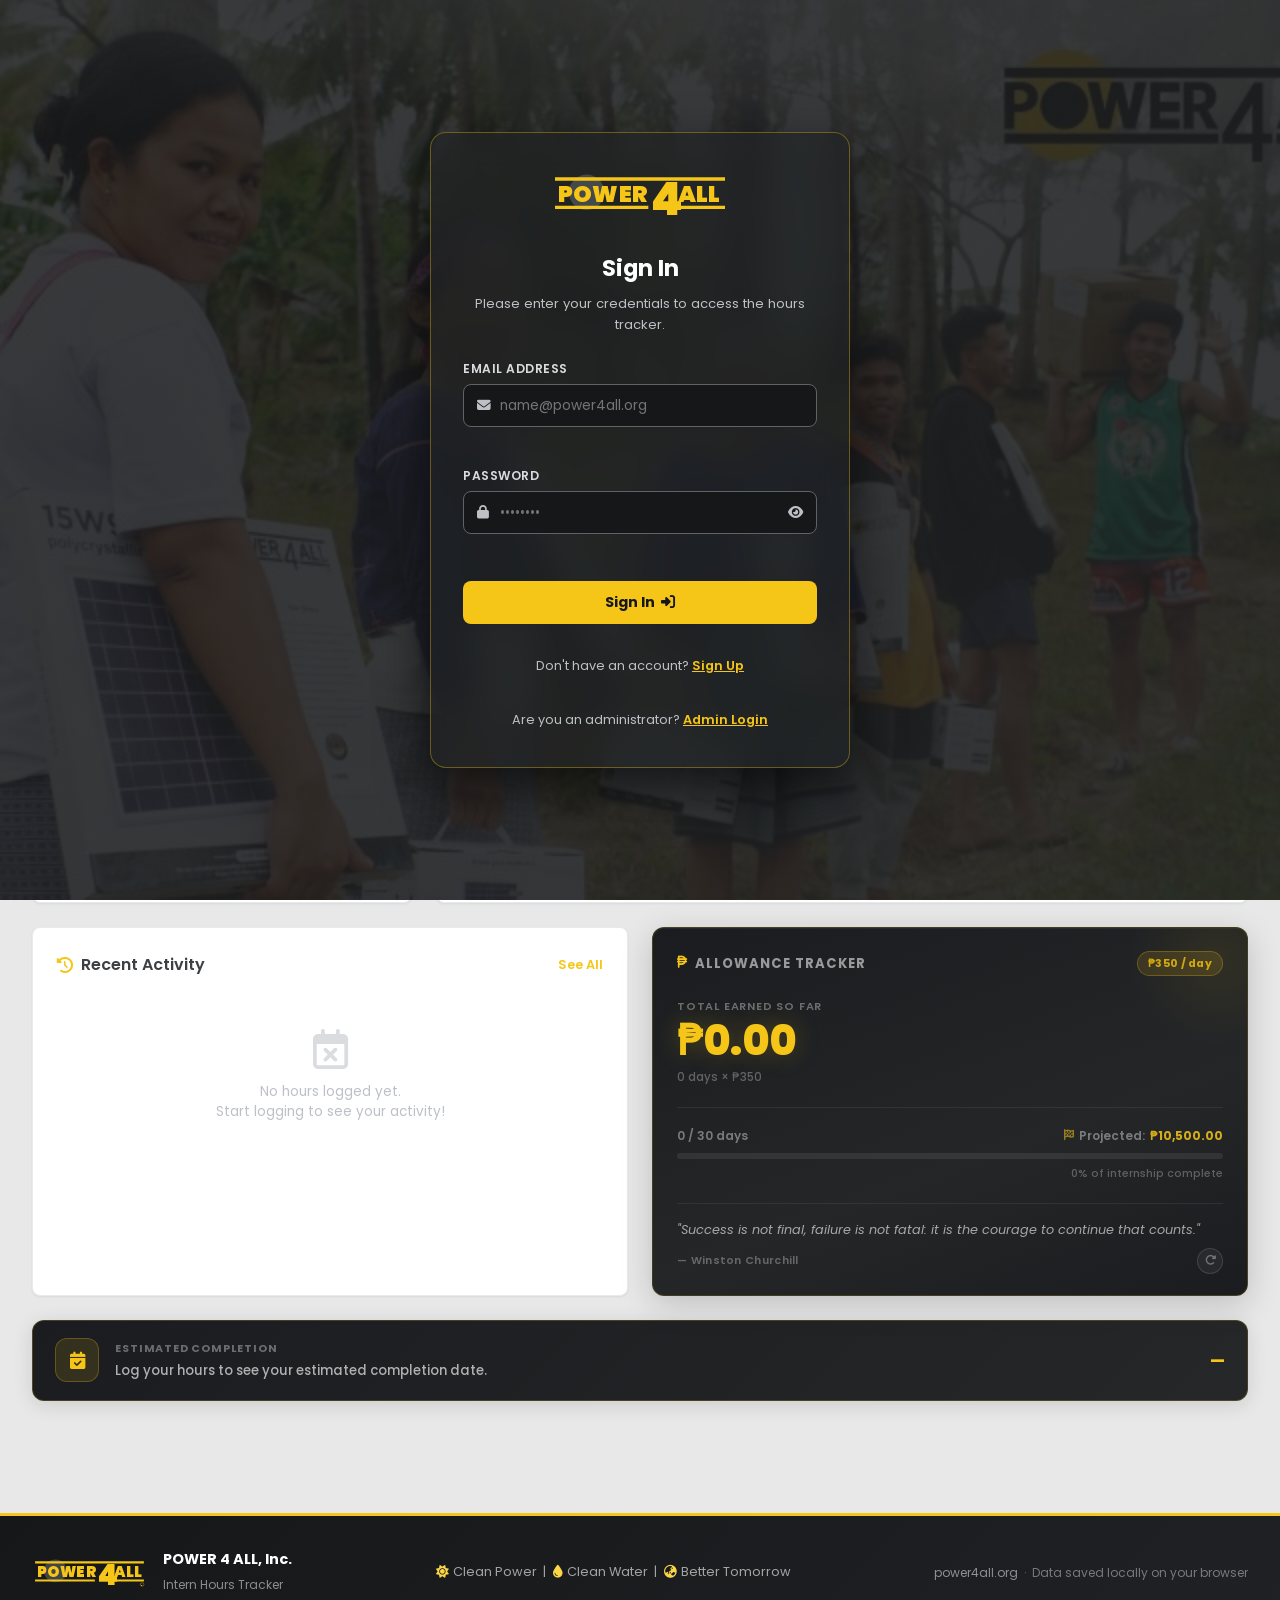
==== admin.html @ 2ee22724 "fix: resolve login typing blocker, fix auth mode toggle state machine, and wrap localStorage/session" ====
<!DOCTYPE html>
<html lang="en">
<head>
    <meta charset="UTF-8" />
    <meta name="viewport" content="width=device-width, initial-scale=1.0"/>
    <title>Power 4 All — Admin Portal</title>
    <link href="https://fonts.googleapis.com/css2?family=Outfit:wght@300;400;500;600;700;800;900&family=Poppins:wght@300;400;500;600;700;800;900&display=swap" rel="stylesheet">
    <link rel="stylesheet" href="https://cdnjs.cloudflare.com/ajax/libs/font-awesome/6.4.0/css/all.min.css" />
    <style>
        *, *::before, *::after { box-sizing: border-box; margin: 0; padding: 0; }

        :root {
            --yellow: #f5c518;
            --yellow-dark: #d4a800;
            --bg: #0f1012;
            --surface: #18191c;
            --surface2: #212226;
            --surface3: #2a2b30;
            --border: rgba(255,255,255,0.07);
            --text: #f0f0f0;
            --muted: #888;
            --success: #4ade80;
            --danger: #f87171;
            --sidebar-w: 240px;
            --radius: 14px;
        }

        html, body {
            height: 100%;
            font-family: 'Outfit', sans-serif;
            background: var(--bg);
            color: var(--text);
        }

        /* ===== LAYOUT ===== */
        .admin-layout {
            display: flex;
            height: 100vh;
            overflow: hidden;
        }

        /* ===== SIDEBAR ===== */
        .admin-sidebar {
            width: var(--sidebar-w);
            background: var(--surface);
            border-right: 1px solid var(--border);
            display: flex;
            flex-direction: column;
            flex-shrink: 0;
            overflow-y: auto;
        }

        .sidebar-brand {
            padding: 1.5rem 1.25rem 1rem;
            border-bottom: 1px solid var(--border);
        }

        .brand-logo {
            display: flex;
            align-items: center;
            gap: 0.5rem;
            margin-bottom: 0.35rem;
        }

        .brand-logo-square {
            width: 36px;
            height: 36px;
            background: var(--yellow);
            border-radius: 8px;
            display: flex;
            align-items: center;
            justify-content: center;
            font-family: 'Poppins', sans-serif;
            font-weight: 900;
            font-size: 1.1rem;
            color: #000;
        }

        .brand-name {
            font-family: 'Poppins', sans-serif;
            font-weight: 800;
            font-size: 1.15rem;
            color: var(--yellow);
            letter-spacing: 0.5px;
        }

        .brand-sub {
            font-size: 0.68rem;
            font-weight: 600;
            color: var(--muted);
            letter-spacing: 1px;
            text-transform: uppercase;
        }

        .sidebar-nav {
            flex: 1;
            padding: 1rem 0.75rem;
            display: flex;
            flex-direction: column;
            gap: 0.25rem;
        }

        .sidebar-nav-item {
            display: flex;
            align-items: center;
            gap: 0.75rem;
            padding: 0.65rem 0.85rem;
            border-radius: 10px;
            cursor: pointer;
            color: var(--muted);
            font-size: 0.9rem;
            font-weight: 500;
            transition: all 0.2s;
            text-decoration: none;
        }

        .sidebar-nav-item:hover { background: var(--surface2); color: var(--text); }
        .sidebar-nav-item.active { background: rgba(245,197,24,0.12); color: var(--yellow); }
        .sidebar-nav-item.active i { color: var(--yellow); }
        .sidebar-nav-item i { font-size: 1rem; width: 18px; text-align: center; }

        .sidebar-section-label {
            font-size: 0.65rem;
            font-weight: 700;
            color: var(--muted);
            letter-spacing: 1.5px;
            text-transform: uppercase;
            padding: 0.75rem 0.85rem 0.35rem;
        }

        .sidebar-bottom {
            padding: 0.75rem;
            border-top: 1px solid var(--border);
        }

        .logout-btn {
            display: flex;
            align-items: center;
            gap: 0.75rem;
            padding: 0.65rem 0.85rem;
            border-radius: 10px;
            cursor: pointer;
            color: var(--danger);
            font-size: 0.9rem;
            font-weight: 500;
            transition: all 0.2s;
        }

        .logout-btn:hover { background: rgba(248,113,113,0.1); }

        /* ===== MAIN ===== */
        .admin-main {
            flex: 1;
            display: flex;
            flex-direction: column;
            overflow: hidden;
        }

        /* ===== TOP BAR ===== */
        .admin-topbar {
            display: flex;
            align-items: center;
            justify-content: space-between;
            padding: 1rem 2rem;
            border-bottom: 1px solid var(--border);
            background: var(--surface);
        }

        .topbar-title h1 {
            font-size: 1.25rem;
            font-weight: 700;
            color: var(--text);
        }

        .topbar-title p {
            font-size: 0.8rem;
            color: var(--muted);
            margin-top: 0.1rem;
        }

        .topbar-right {
            display: flex;
            align-items: center;
            gap: 1rem;
        }

        .admin-chip {
            display: flex;
            align-items: center;
            gap: 0.6rem;
            background: var(--surface2);
            border: 1px solid var(--border);
            border-radius: 100px;
            padding: 0.4rem 1rem 0.4rem 0.4rem;
        }

        .admin-chip-avatar {
            width: 30px;
            height: 30px;
            border-radius: 50%;
            background: var(--yellow);
            display: flex;
            align-items: center;
            justify-content: center;
            font-size: 0.7rem;
            font-weight: 800;
            color: #000;
        }

        .admin-chip-name {
            font-size: 0.85rem;
            font-weight: 600;
            color: var(--text);
        }

        /* ===== CONTENT AREA ===== */
        .admin-content {
            flex: 1;
            overflow-y: auto;
            padding: 2rem;
        }

        /* ===== STAT CARDS ===== */
        .stats-row {
            display: grid;
            grid-template-columns: repeat(auto-fit, minmax(220px, 1fr));
            gap: 1rem;
            margin-bottom: 2rem;
        }

        .stat-card {
            background: var(--surface);
            border: 1px solid var(--border);
            border-radius: var(--radius);
            padding: 1.25rem 1.5rem;
            display: flex;
            align-items: center;
            gap: 1rem;
            transition: transform 0.2s;
        }

        .stat-card:hover { transform: translateY(-2px); }

        .stat-card.yellow { border-left: 3px solid var(--yellow); }
        .stat-card.green  { border-left: 3px solid var(--success); }
        .stat-card.blue   { border-left: 3px solid #60a5fa; }

        .stat-icon-wrap {
            width: 48px;
            height: 48px;
            border-radius: 12px;
            display: flex;
            align-items: center;
            justify-content: center;
            font-size: 1.2rem;
            flex-shrink: 0;
        }

        .stat-icon-wrap.yellow { background: rgba(245,197,24,0.12); color: var(--yellow); }
        .stat-icon-wrap.green  { background: rgba(74,222,128,0.12); color: var(--success); }
        .stat-icon-wrap.blue   { background: rgba(96,165,250,0.12); color: #60a5fa; }

        .stat-label { font-size: 0.78rem; color: var(--muted); font-weight: 500; margin-bottom: 0.2rem; }
        .stat-value { font-size: 1.6rem; font-weight: 800; color: var(--text); line-height: 1; }

        /* ===== TABLE SECTION ===== */
        .table-section {
            background: var(--surface);
            border: 1px solid var(--border);
            border-radius: var(--radius);
            overflow: hidden;
        }

        .table-header {
            display: flex;
            align-items: center;
            justify-content: space-between;
            padding: 1.25rem 1.5rem;
            border-bottom: 1px solid var(--border);
            gap: 1rem;
        }

        .table-header h2 {
            font-size: 1rem;
            font-weight: 700;
            color: var(--text);
        }

        .search-wrap {
            display: flex;
            align-items: center;
            background: var(--surface2);
            border: 1px solid var(--border);
            border-radius: 8px;
            padding: 0.45rem 0.85rem;
            gap: 0.5rem;
        }

        .search-wrap i { color: var(--muted); font-size: 0.85rem; }

        .search-wrap input {
            background: none;
            border: none;
            outline: none;
            color: var(--text);
            font-family: 'Outfit', sans-serif;
            font-size: 0.88rem;
            width: 200px;
        }

        .search-wrap input::placeholder { color: var(--muted); }

        .intern-table {
            width: 100%;
            border-collapse: collapse;
        }

        .intern-table thead tr {
            background: var(--surface2);
        }

        .intern-table th {
            padding: 0.7rem 1.25rem;
            text-align: left;
            font-size: 0.72rem;
            font-weight: 700;
            text-transform: uppercase;
            letter-spacing: 0.8px;
            color: var(--muted);
            white-space: nowrap;
        }

        .intern-table td {
            padding: 1rem 1.25rem;
            font-size: 0.88rem;
            border-bottom: 1px solid var(--border);
            vertical-align: middle;
        }

        .intern-table tbody tr:last-child td { border-bottom: none; }

        .intern-table tbody tr {
            transition: background 0.15s;
        }

        .intern-table tbody tr:hover { background: var(--surface2); }

        .intern-name {
            font-weight: 700;
            color: var(--text);
            display: flex;
            align-items: center;
            gap: 0.5rem;
        }

        .intern-name.is-real { color: var(--yellow); }

        .you-badge {
            font-size: 0.65rem;
            font-weight: 700;
            background: rgba(245,197,24,0.15);
            color: var(--yellow);
            border: 1px solid rgba(245,197,24,0.3);
            border-radius: 4px;
            padding: 0.1rem 0.4rem;
            letter-spacing: 0.5px;
        }

        .dept-pill {
            display: inline-block;
            background: var(--surface3);
            border: 1px solid var(--border);
            border-radius: 100px;
            padding: 0.2rem 0.65rem;
            font-size: 0.78rem;
            color: var(--muted);
            white-space: nowrap;
        }

        .hours-val {
            font-weight: 700;
            color: var(--text);
        }

        .prog-wrap { width: 180px; }

        .prog-bar {
            height: 6px;
            background: var(--surface3);
            border-radius: 100px;
            overflow: hidden;
            margin-bottom: 0.3rem;
        }

        .prog-fill {
            height: 100%;
            border-radius: 100px;
            background: var(--yellow);
            transition: width 0.6s ease;
        }

        .prog-fill.done { background: var(--success); }

        .prog-pct {
            font-size: 0.72rem;
            color: var(--muted);
            text-align: right;
        }

        .last-active { color: var(--muted); font-size: 0.85rem; }

        .view-btn {
            display: inline-flex;
            align-items: center;
            gap: 0.4rem;
            background: var(--surface2);
            border: 1px solid var(--border);
            border-radius: 8px;
            padding: 0.35rem 0.75rem;
            font-size: 0.8rem;
            font-weight: 600;
            color: var(--text);
            cursor: pointer;
            font-family: 'Outfit', sans-serif;
            transition: all 0.2s;
        }

        .view-btn:hover { border-color: var(--yellow); color: var(--yellow); }

        .empty-row td {
            text-align: center;
            padding: 3rem;
            color: var(--muted);
        }

        /* ===== MODAL ===== */
        .modal-overlay {
            position: fixed;
            inset: 0;
            background: rgba(0,0,0,0.7);
            backdrop-filter: blur(4px);
            z-index: 9999;
            display: flex;
            align-items: center;
            justify-content: center;
            padding: 1rem;
            opacity: 0;
            pointer-events: none;
            transition: opacity 0.2s;
        }

        .modal-overlay.open {
            opacity: 1;
            pointer-events: all;
        }

        .modal-box {
            background: var(--surface);
            border: 1px solid var(--border);
            border-radius: 16px;
            width: 100%;
            max-width: 780px;
            display: flex;
            flex-direction: column;
            max-height: 90vh;
            overflow: hidden;
            transform: translateY(16px) scale(0.97);
            transition: transform 0.2s;
        }

        .modal-overlay.open .modal-box {
            transform: translateY(0) scale(1);
        }

        .modal-head {
            display: flex;
            align-items: center;
            justify-content: space-between;
            padding: 1.25rem 1.5rem;
            border-bottom: 1px solid var(--border);
            flex-shrink: 0;
        }

        .modal-head h3 {
            font-size: 1rem;
            font-weight: 700;
        }

        .modal-close {
            width: 30px;
            height: 30px;
            border-radius: 8px;
            border: none;
            background: var(--surface2);
            color: var(--muted);
            cursor: pointer;
            display: flex;
            align-items: center;
            justify-content: center;
            font-size: 0.9rem;
            transition: all 0.2s;
        }

        .modal-close:hover { background: var(--surface3); color: var(--text); }

        .modal-body {
            padding: 1.5rem;
            overflow-y: auto;
            flex: 1;
        }

        .modal-footer {
            padding: 1rem 1.5rem;
            border-top: 1px solid var(--border);
            display: flex;
            justify-content: flex-end;
            flex-shrink: 0;
        }

        /* ===== MODAL TABS ===== */
        .modal-tabs {
            display: flex;
            background: var(--surface2);
            border-bottom: 1px solid var(--border);
            gap: 2px;
            padding: 0 1rem;
            flex-shrink: 0;
        }
        .modal-tab-btn {
            background: none;
            border: none;
            color: var(--muted);
            padding: 0.85rem 1.25rem;
            cursor: pointer;
            font-family: 'Outfit', sans-serif;
            font-size: 0.85rem;
            font-weight: 600;
            border-bottom: 2px solid transparent;
            transition: all 0.2s;
            display: flex;
            align-items: center;
            gap: 0.5rem;
        }
        .modal-tab-btn:hover {
            color: var(--text);
        }
        .modal-tab-btn.active {
            color: var(--yellow);
            border-bottom-color: var(--yellow);
        }
        .modal-tab-content {
            display: none;
        }
        .modal-tab-content.active {
            display: block;
        }

        /* ===== MANUAL ADJUSTMENT FORM ===== */
        .adj-form-grid {
            display: grid;
            grid-template-columns: repeat(auto-fit, minmax(130px, 1fr));
            gap: 0.75rem;
            margin-top: 1rem;
            padding: 1rem;
            background: var(--surface2);
            border: 1px solid var(--border);
            border-radius: 10px;
        }
        .adj-form-group {
            display: flex;
            flex-direction: column;
            gap: 0.35rem;
        }
        .adj-form-group label {
            font-size: 0.72rem;
            color: var(--muted);
            font-weight: 700;
            text-transform: uppercase;
            letter-spacing: 0.5px;
        }
        .adj-input {
            background: var(--surface3);
            border: 1px solid var(--border);
            border-radius: 6px;
            padding: 0.4rem 0.65rem;
            color: var(--text);
            font-family: 'Outfit', sans-serif;
            font-size: 0.85rem;
            outline: none;
        }
        .adj-input:focus {
            border-color: var(--yellow);
        }
        .adj-submit-btn {
            background: var(--yellow);
            color: #000;
            border: none;
            border-radius: 6px;
            padding: 0.4rem 1rem;
            font-family: 'Outfit', sans-serif;
            font-size: 0.85rem;
            font-weight: 700;
            cursor: pointer;
            transition: background 0.2s;
            display: inline-flex;
            align-items: center;
            justify-content: center;
            gap: 0.4rem;
            margin-top: 1.15rem;
        }
        .adj-submit-btn:hover {
            background: var(--yellow-dark);
        }
        
        /* ===== MODAL LOG TABLE ===== */
        .modal-log-table-wrap {
            overflow-x: auto;
            border: 1px solid var(--border);
            border-radius: 10px;
            margin-top: 0.5rem;
        }
        .modal-log-table {
            width: 100%;
            border-collapse: collapse;
            font-size: 0.82rem;
        }
        .modal-log-table th {
            background: var(--surface2);
            color: var(--muted);
            font-weight: 700;
            padding: 0.6rem 0.85rem;
            text-align: left;
            text-transform: uppercase;
            font-size: 0.68rem;
            letter-spacing: 0.5px;
            border-bottom: 1px solid var(--border);
        }
        .modal-log-table td {
            padding: 0.65rem 0.85rem;
            border-bottom: 1px solid var(--border);
            color: var(--text);
            vertical-align: middle;
        }
        .modal-log-table tbody tr:last-child td {
            border-bottom: none;
        }
        .modal-log-table tbody tr:hover {
            background: rgba(255,255,255,0.02);
        }
        
        /* ===== QUICK STATUS FILTERS ===== */
        .status-filters {
            display: flex;
            gap: 0.35rem;
        }
        .status-filter-btn {
            background: var(--surface);
            border: 1px solid var(--border);
            border-radius: 8px;
            padding: 0.45rem 0.85rem;
            color: var(--muted);
            font-family: 'Outfit', sans-serif;
            font-size: 0.8rem;
            font-weight: 600;
            cursor: pointer;
            transition: all 0.2s;
            display: inline-flex;
            align-items: center;
            gap: 0.4rem;
        }
        .status-filter-btn:hover {
            color: var(--text);
            border-color: var(--surface3);
        }
        .status-filter-btn.active {
            background: rgba(245,197,24,0.12);
            color: var(--yellow);
            border-color: var(--yellow);
        }

        .detail-row {
            display: flex;
            justify-content: space-between;
            align-items: center;
            padding: 0.7rem 0;
            border-bottom: 1px solid var(--border);
            gap: 1rem;
        }

        .detail-row:last-child { border-bottom: none; }

        .detail-label {
            display: flex;
            align-items: center;
            gap: 0.5rem;
            font-size: 0.82rem;
            color: var(--muted);
        }

        .detail-label i { width: 14px; text-align: center; color: var(--yellow); }

        .detail-val {
            font-size: 0.9rem;
            font-weight: 600;
            color: var(--text);
            text-align: right;
        }

        .close-action-btn {
            background: var(--surface2);
            border: 1px solid var(--border);
            border-radius: 8px;
            padding: 0.5rem 1.25rem;
            font-size: 0.88rem;
            font-weight: 600;
            color: var(--text);
            cursor: pointer;
            font-family: 'Outfit', sans-serif;
            transition: all 0.2s;
        }

        .close-action-btn:hover { background: var(--surface3); }

        /* Prog mini inside modal */
        .modal-prog-wrap { width: 100%; }
        .modal-prog-bar { height: 8px; background: var(--surface3); border-radius: 100px; overflow: hidden; }
        .modal-prog-fill { height: 100%; border-radius: 100px; background: var(--yellow); transition: width 0.6s; }
        .modal-prog-fill.done { background: var(--success); }
        .modal-prog-label { font-size: 0.75rem; color: var(--muted); margin-top: 0.3rem; }

        /* Info notice */
        .info-notice {
            margin-top: 1rem;
            padding: 0.75rem 1rem;
            background: rgba(245,197,24,0.07);
            border: 1px dashed rgba(245,197,24,0.3);
            border-radius: 8px;
            font-size: 0.8rem;
            color: var(--muted);
            display: flex;
            gap: 0.5rem;
            align-items: flex-start;
        }

        .info-notice i { color: var(--yellow); margin-top: 0.1rem; flex-shrink: 0; }

        /* Table footer */
        .table-footer {
            padding: 0.85rem 1.25rem;
            border-top: 1px solid var(--border);
            font-size: 0.8rem;
            color: var(--muted);
            background: var(--surface2);
        }

        /* Scrollbar */
        ::-webkit-scrollbar { width: 6px; }
        ::-webkit-scrollbar-track { background: transparent; }
        ::-webkit-scrollbar-thumb { background: var(--surface3); border-radius: 10px; }
    </style>
</head>
<body>
    <div class="admin-layout">

        <!-- SIDEBAR -->
        <nav class="admin-sidebar">
            <div class="sidebar-brand">
                <div class="brand-logo">
                    <div class="brand-logo-square">P4</div>
                    <div class="brand-name">POWER 4 ALL</div>
                </div>
                <div class="brand-sub">Admin Portal</div>
            </div>

            <div class="sidebar-nav" id="adminSidebarNav">
                <div class="sidebar-section-label">Overview</div>
                <a class="sidebar-nav-item active" id="navItemAll" onclick="selectSidebarDept('all')">
                    <i class="fa-solid fa-users"></i>
                    <span>Interns Roster</span>
                </a>
                <div class="sidebar-section-label">Departments</div>
                <a class="sidebar-nav-item" id="navItemEngineering" onclick="selectSidebarDept('Engineering')">
                    <i class="fa-solid fa-terminal"></i>
                    <span>Engineering</span>
                </a>
                <a class="sidebar-nav-item" id="navItemSystems" onclick="selectSidebarDept('Intelligent Systems')">
                    <i class="fa-solid fa-brain"></i>
                    <span>Intelligent Systems</span>
                </a>
                <a class="sidebar-nav-item" id="navItemMarketing" onclick="selectSidebarDept('Marketing & Comms')">
                    <i class="fa-solid fa-bullhorn"></i>
                    <span>Marketing & Comms</span>
                </a>
                <a class="sidebar-nav-item" id="navItemBiz" onclick="selectSidebarDept('Business Dev')">
                    <i class="fa-solid fa-briefcase"></i>
                    <span>Business Dev</span>
                </a>
                <a class="sidebar-nav-item" id="navItemOps" onclick="selectSidebarDept('Operations')">
                    <i class="fa-solid fa-gears"></i>
                    <span>Operations</span>
                </a>
            </div>

            <div class="sidebar-bottom">
                <div class="logout-btn" onclick="adminLogout()">
                    <i class="fa-solid fa-arrow-right-from-bracket"></i>
                    <span>Sign Out</span>
                </div>
            </div>
        </nav>

        <!-- MAIN -->
        <div class="admin-main">
            <!-- TOP BAR -->
            <header class="admin-topbar">
                <div class="topbar-title">
                    <h1>Interns Overview</h1>
                    <p>Monitor progress and track hours for all active interns.</p>
                </div>
                <div class="topbar-right">
                    <div class="admin-chip">
                        <div class="admin-chip-avatar">AD</div>
                        <span class="admin-chip-name">System Admin</span>
                    </div>
                </div>
            </header>

            <!-- CONTENT -->
            <div class="admin-content">

                <!-- STATS ROW -->
                <div class="stats-row">
                    <div class="stat-card yellow">
                        <div class="stat-icon-wrap yellow">
                            <i class="fa-solid fa-users"></i>
                        </div>
                        <div>
                            <div class="stat-label">Total Active Interns</div>
                            <div class="stat-value" id="adminTotalInterns">0</div>
                        </div>
                    </div>

                    <div class="stat-card blue">
                        <div class="stat-icon-wrap blue">
                            <i class="fa-solid fa-clock"></i>
                        </div>
                        <div>
                            <div class="stat-label">Total Hours Logged (All)</div>
                            <div class="stat-value" id="adminTotalHours">0h 00m</div>
                        </div>
                    </div>

                    <div class="stat-card green">
                        <div class="stat-icon-wrap green">
                            <i class="fa-solid fa-chart-line"></i>
                        </div>
                        <div>
                            <div class="stat-label">Average Completion</div>
                            <div class="stat-value" id="adminAvgCompletion">0%</div>
                        </div>
                    </div>
                </div>

                <!-- TABLE SECTION -->
                <div class="table-section">
                    <div class="table-header" style="flex-wrap: wrap; gap: 1rem;">
                        <h2><i class="fa-solid fa-users-viewfinder" style="color: var(--yellow); margin-right: 0.5rem;"></i> Active Interns Roster</h2>
                        <div style="display: flex; gap: 0.75rem; align-items: center; flex-wrap: wrap; margin-left: auto;">
                            <div class="status-filters" id="adminStatusFilters">
                                <button class="status-filter-btn active" id="statusFilterAll" onclick="selectStatusFilter('all')">All Status</button>
                                <button class="status-filter-btn" id="statusFilterInProgress" onclick="selectStatusFilter('progress')">In Progress</button>
                                <button class="status-filter-btn" id="statusFilterCompleted" onclick="selectStatusFilter('completed')">Completed</button>
                            </div>
                            <div class="search-wrap">
                                <i class="fa-solid fa-magnifying-glass"></i>
                                <input type="text" id="adminSearchInput" placeholder="Search roster..." onkeyup="filterAdminInterns()">
                            </div>
                            <button class="view-btn" onclick="downloadRosterSummary()" title="Export Summary to CSV" style="padding: 0.45rem 0.85rem; height: 36px; gap: 0.4rem;">
                                <i class="fa-solid fa-file-csv"></i> Export CSV
                            </button>
                        </div>
                    </div>

                    <table class="intern-table" id="adminInternsTable">
                        <thead>
                            <tr>
                                <th>#</th>
                                <th>Intern Name</th>
                                <th>Department</th>
                                <th>Total Net Hours</th>
                                <th style="width: 220px;">Progress to 240 hrs</th>
                                <th>Last Active</th>
                                <th style="text-align: right;">Actions</th>
                            </tr>
                        </thead>
                        <tbody id="adminInternsTbody">
                            <!-- Populated by admin.js -->
                        </tbody>
                    </table>

                    <div class="table-footer" id="tableFooter">Loading intern data…</div>
                </div>

            </div>
        </div>
    </div>

    <!-- INTERN DETAILS MODAL -->
    <div class="modal-overlay" id="internDetailsModal">
        <div class="modal-box">
            <div class="modal-head">
                <h3><i class="fa-solid fa-id-card" style="color: var(--yellow); margin-right: 0.4rem;"></i> Intern Details</h3>
                <button class="modal-close" onclick="closeInternDetails()"><i class="fa-solid fa-times"></i></button>
            </div>
            
            <div class="modal-tabs">
                <button class="modal-tab-btn active" id="modalTabBtnProfile" onclick="switchModalTab('profile')">
                    <i class="fa-solid fa-address-card"></i> Profile Overview
                </button>
                <button class="modal-tab-btn" id="modalTabBtnLogs" onclick="switchModalTab('logs')">
                    <i class="fa-solid fa-calendar-alt"></i> Attendance Logs
                </button>
            </div>
            
            <div class="modal-body" id="adminInternDetailsContent">
                <!-- Populated by JS -->
            </div>
            
            <div class="modal-footer" style="justify-content: space-between; align-items: center;">
                <button class="view-btn" id="modalExportBtn" onclick="" style="border-color: var(--success); color: var(--success); font-size: 0.85rem; padding: 0.45rem 0.85rem; gap: 0.4rem;">
                    <i class="fa-solid fa-file-pdf"></i> Print / Export PDF
                </button>
                <button class="close-action-btn" onclick="closeInternDetails()">Close</button>
            </div>
        </div>
    </div>

    <script src="admin.js"></script>
</body>
</html>
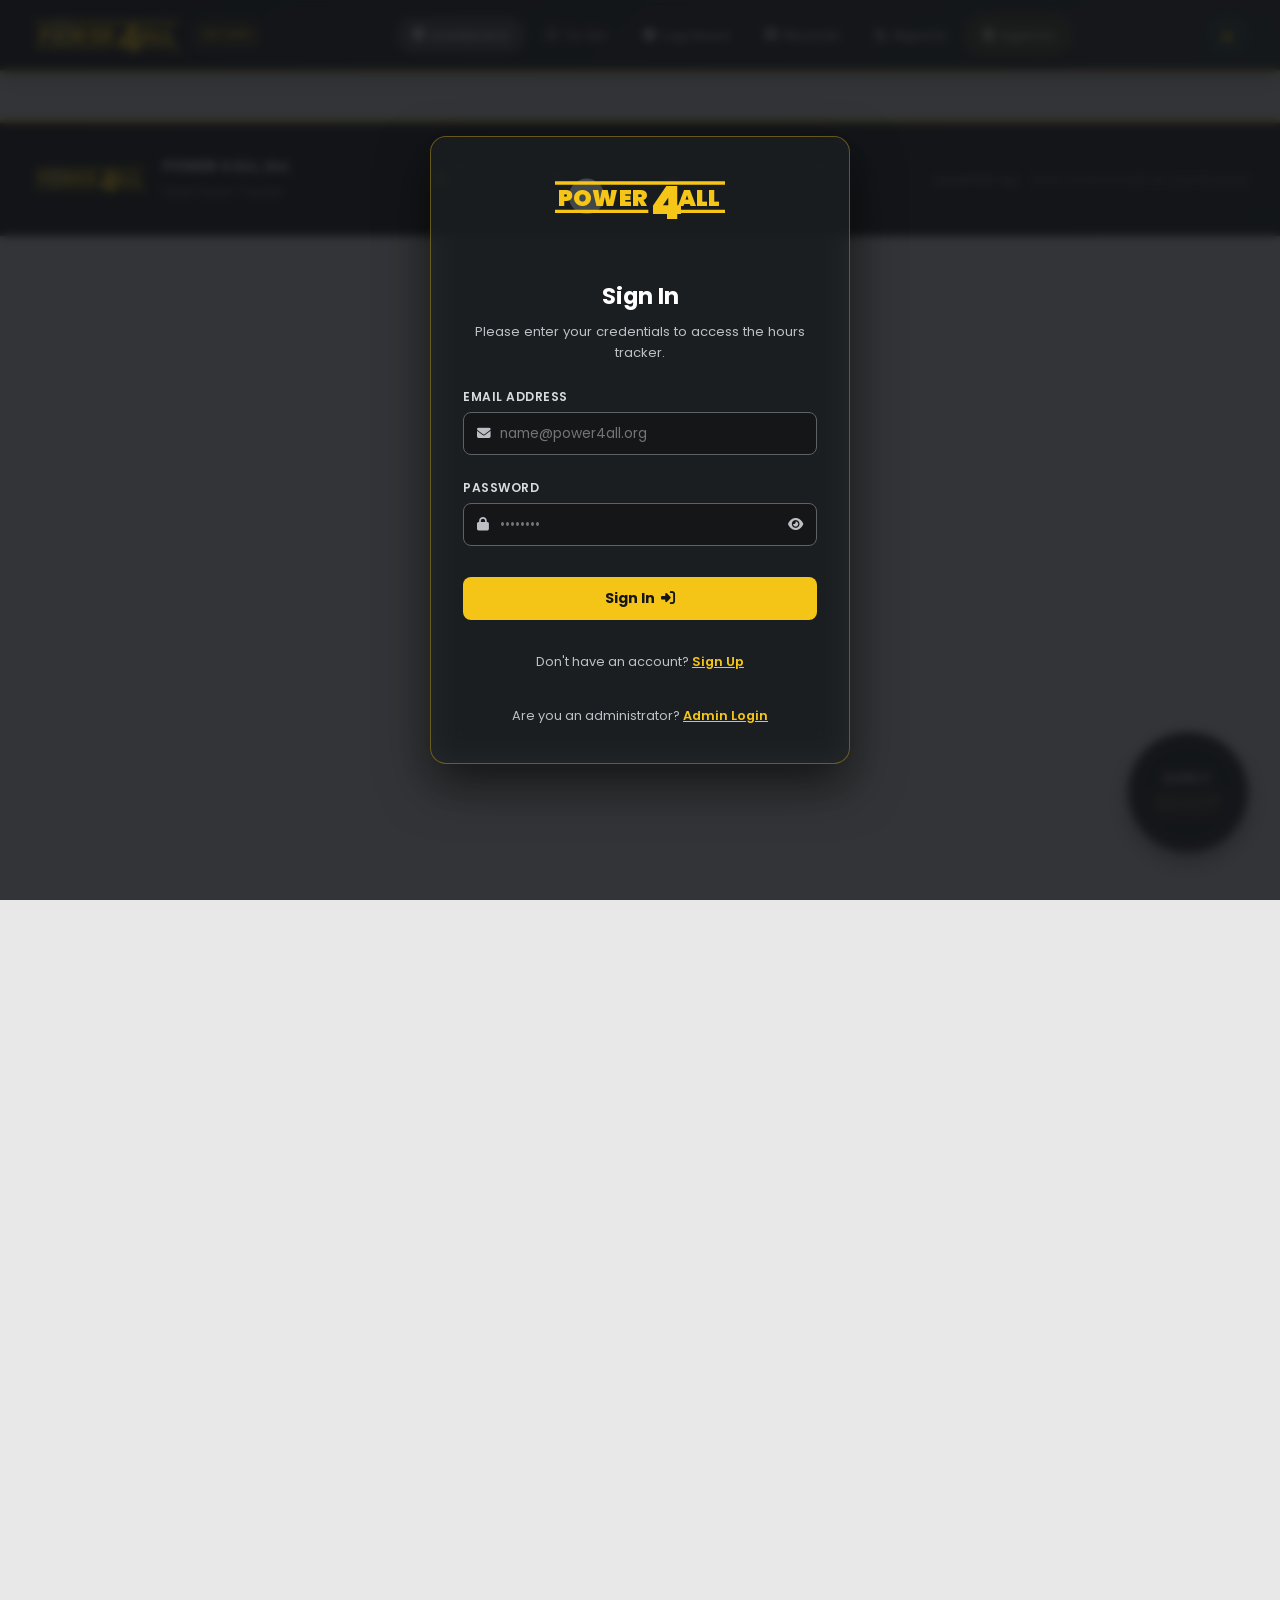
==== commit 176d6cf5: "feat: implement backend API, account management, and restructure directories" ====
--- a/admin.html
+++ b/admin.html
@@ -777,6 +777,10 @@
                 <a class="sidebar-nav-item active" id="navItemAll" onclick="selectSidebarDept('all')">
                     <i class="fa-solid fa-users"></i>
                     <span>Interns Roster</span>
+                </a>
+                <a class="sidebar-nav-item" id="navItemAccounts" onclick="showAccountManagement()">
+                    <i class="fa-solid fa-user-shield"></i>
+                    <span>Account Management</span>
                 </a>
                 <div class="sidebar-section-label">Departments</div>
                 <a class="sidebar-nav-item" id="navItemEngineering" onclick="selectSidebarDept('Engineering')">
@@ -814,8 +818,8 @@
             <!-- TOP BAR -->
             <header class="admin-topbar">
                 <div class="topbar-title">
-                    <h1>Interns Overview</h1>
-                    <p>Monitor progress and track hours for all active interns.</p>
+                    <h1 id="topbarTitleH1">Interns Overview</h1>
+                    <p id="topbarTitleP">Monitor progress and track hours for all active interns.</p>
                 </div>
                 <div class="topbar-right">
                     <div class="admin-chip">
@@ -827,8 +831,7 @@
 
             <!-- CONTENT -->
             <div class="admin-content">
-
-                <!-- STATS ROW -->
+                <div id="internsOverviewPane" class="admin-pane" style="display:block;">
                 <div class="stats-row">
                     <div class="stat-card yellow">
                         <div class="stat-icon-wrap yellow">
@@ -901,6 +904,38 @@
                     <div class="table-footer" id="tableFooter">Loading intern data…</div>
                 </div>
 
+                <!-- ACCOUNT MANAGEMENT PANE -->
+                <div id="accountManagementPane" class="admin-pane" style="display:none;">
+                    <div class="table-section" style="margin-top: 0;">
+                        <div class="table-header" style="flex-wrap: wrap; gap: 1rem;">
+                            <h2><i class="fa-solid fa-user-shield" style="color: var(--yellow); margin-right: 0.5rem;"></i> Administrators & Members</h2>
+                            <div style="display: flex; gap: 0.75rem; align-items: center; flex-wrap: wrap; margin-left: auto;">
+                                <div class="search-wrap">
+                                    <i class="fa-solid fa-magnifying-glass"></i>
+                                    <input type="text" id="adminUsersSearchInput" placeholder="Search accounts..." onkeyup="filterAdminUsers()">
+                                </div>
+                                <button class="view-btn" onclick="openAddAccountModal()" title="Add New Account" style="padding: 0.45rem 0.85rem; height: 36px; gap: 0.4rem; background: rgba(245, 197, 24, 0.15); border-color: var(--yellow); color: var(--yellow);">
+                                    <i class="fa-solid fa-user-plus"></i> Add Account
+                                </button>
+                            </div>
+                        </div>
+
+                        <table class="intern-table" id="adminUsersTable">
+                            <thead>
+                                <tr>
+                                    <th>Full Name</th>
+                                    <th>Designation / Position</th>
+                                    <th>Email</th>
+                                    <th>Type of Permission</th>
+                                    <th style="text-align: right;">Actions</th>
+                                </tr>
+                            </thead>
+                            <tbody id="adminUsersTbody">
+                                <!-- Populated by admin.js -->
+                            </tbody>
+                        </table>
+                    </div>
+                </div>
             </div>
         </div>
     </div>
@@ -935,6 +970,51 @@
         </div>
     </div>
 
-    <script src="admin.js"></script>
+    <!-- ADD ACCOUNT MODAL -->
+    <div class="modal-overlay" id="addAccountModal">
+        <div class="modal-box" style="max-width: 450px;">
+            <div class="modal-head">
+                <h3><i class="fa-solid fa-user-plus" style="color: var(--yellow); margin-right: 0.4rem;"></i> Add New Account</h3>
+                <button class="modal-close" onclick="closeAddAccountModal()"><i class="fa-solid fa-times"></i></button>
+            </div>
+            <div class="modal-body">
+                <form id="addAccountForm" onsubmit="handleAddAccountSubmit(event)">
+                    <div class="adj-form-group" style="margin-bottom: 1rem;">
+                        <label for="accName">Full Name <span style="color: var(--danger)">*</span></label>
+                        <input type="text" id="accName" class="adj-input" required placeholder="e.g. Dana Faye Rivera" />
+                    </div>
+                    <div class="adj-form-group" style="margin-bottom: 1rem;">
+                        <label for="accEmail">Email Address <span style="color: var(--danger)">*</span></label>
+                        <input type="email" id="accEmail" class="adj-input" required placeholder="name@power4all.org" />
+                    </div>
+                    <div class="adj-form-group" style="margin-bottom: 1rem;">
+                        <label for="accDept">Designation / Position <span style="color: var(--danger)">*</span></label>
+                        <input type="text" id="accDept" class="adj-input" required placeholder="e.g. Asst. Sales Manager for BD" />
+                    </div>
+                    <div class="adj-form-group" style="margin-bottom: 1rem;">
+                        <label for="accRole">Type of Permission <span style="color: var(--danger)">*</span></label>
+                        <select id="accRole" class="adj-input" required>
+                            <option value="admin">Administrator</option>
+                            <option value="member">Member</option>
+                        </select>
+                    </div>
+                    <div class="adj-form-group" style="margin-bottom: 1.5rem;">
+                        <label for="accPass">Initial Password <span style="color: var(--danger)">*</span></label>
+                        <input type="text" id="accPass" class="adj-input" required value="Power4All123!" />
+                        <span style="font-size: 11px; color: var(--muted); margin-top: 4px; display: block;">Users should change their password after logging in.</span>
+                    </div>
+                    
+                    <div class="modal-footer" style="padding: 0; border-top: none; justify-content: flex-end; gap: 10px;">
+                        <button type="button" class="close-action-btn" onclick="closeAddAccountModal()">Cancel</button>
+                        <button type="submit" class="adj-submit-btn">
+                            <i class="fa-solid fa-check"></i> Create Account
+                        </button>
+                    </div>
+                </form>
+            </div>
+        </div>
+    </div>
+
+    <script src="js/admin.js"></script>
 </body>
 </html>
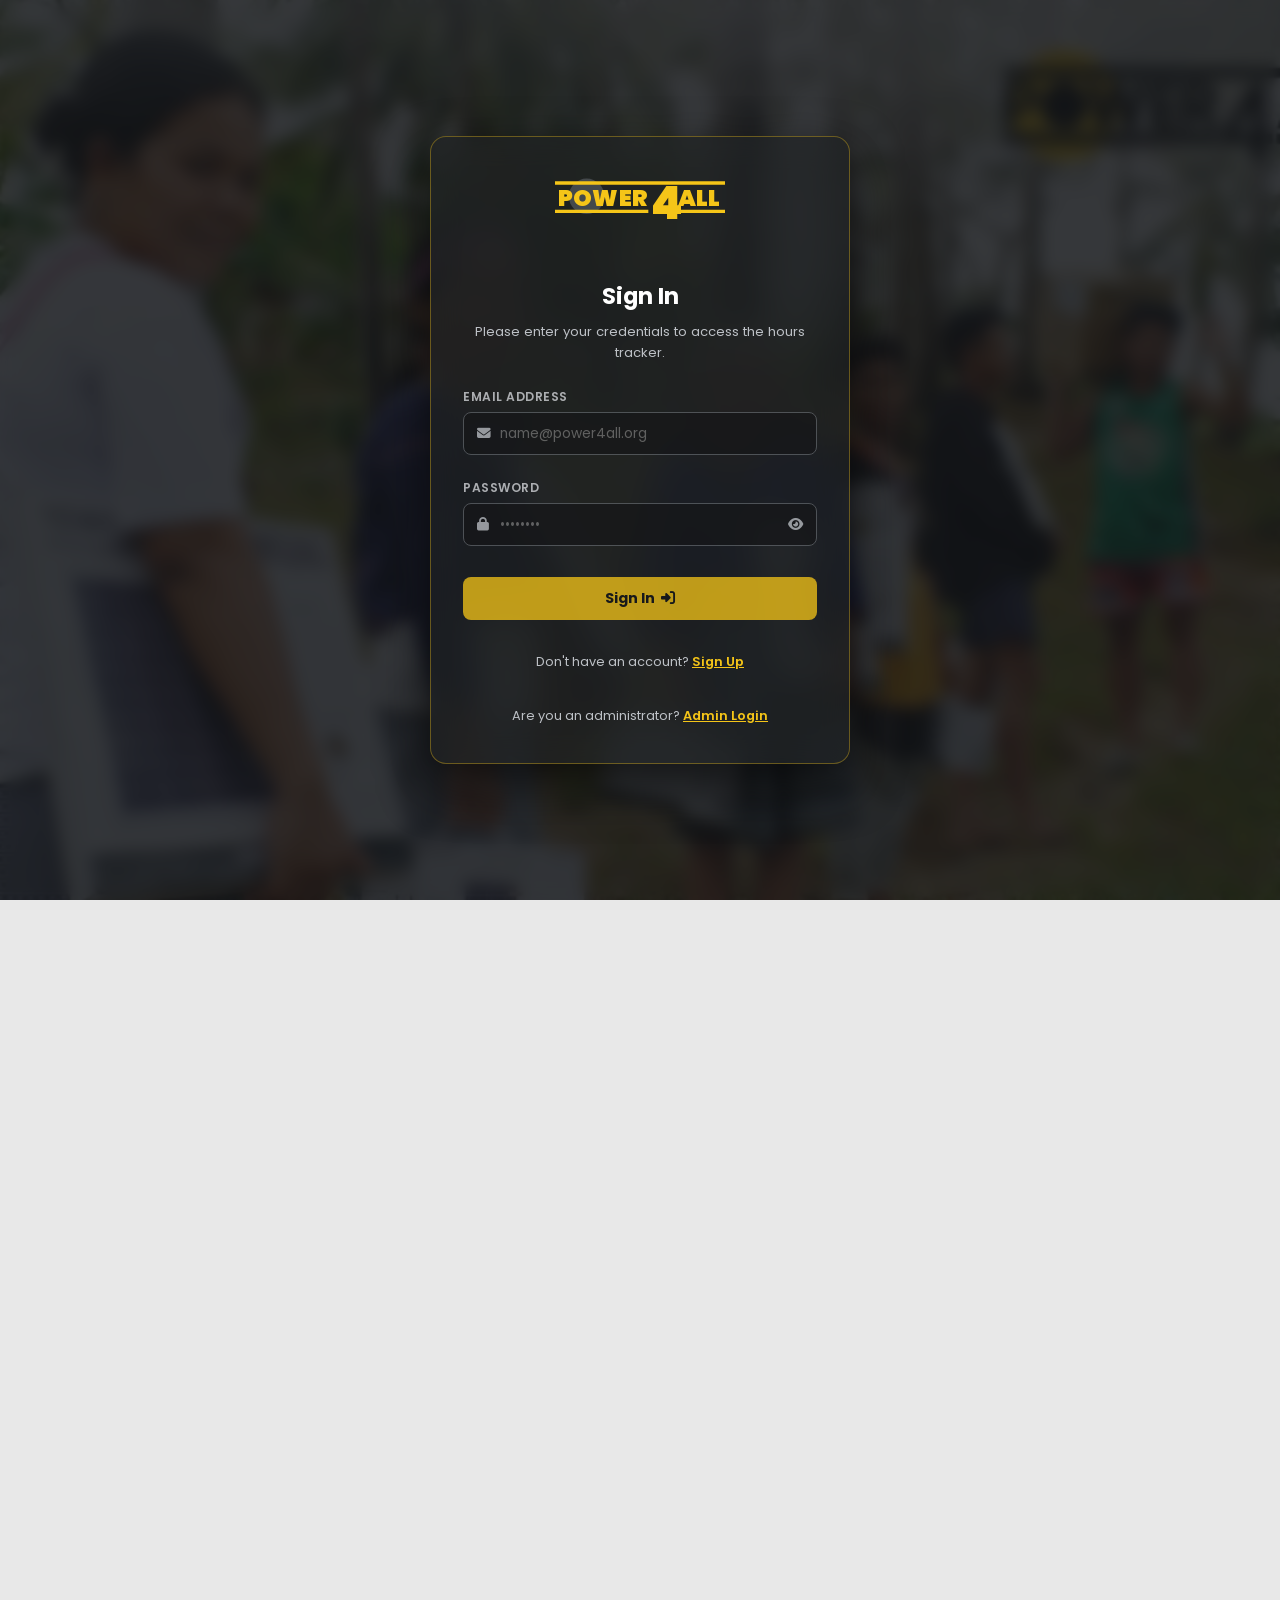
==== commit 451f408c: "Migrate database to PostgreSQL and configure for Vercel" ====
--- a/admin.html
+++ b/admin.html
@@ -4,6 +4,7 @@
     <meta charset="UTF-8" />
     <meta name="viewport" content="width=device-width, initial-scale=1.0"/>
     <title>Power 4 All — Admin Portal</title>
+    <link rel="icon" type="image/png" href="assets/favicon.png">
     <link href="https://fonts.googleapis.com/css2?family=Outfit:wght@300;400;500;600;700;800;900&family=Poppins:wght@300;400;500;600;700;800;900&display=swap" rel="stylesheet">
     <link rel="stylesheet" href="https://cdnjs.cloudflare.com/ajax/libs/font-awesome/6.4.0/css/all.min.css" />
     <style>
